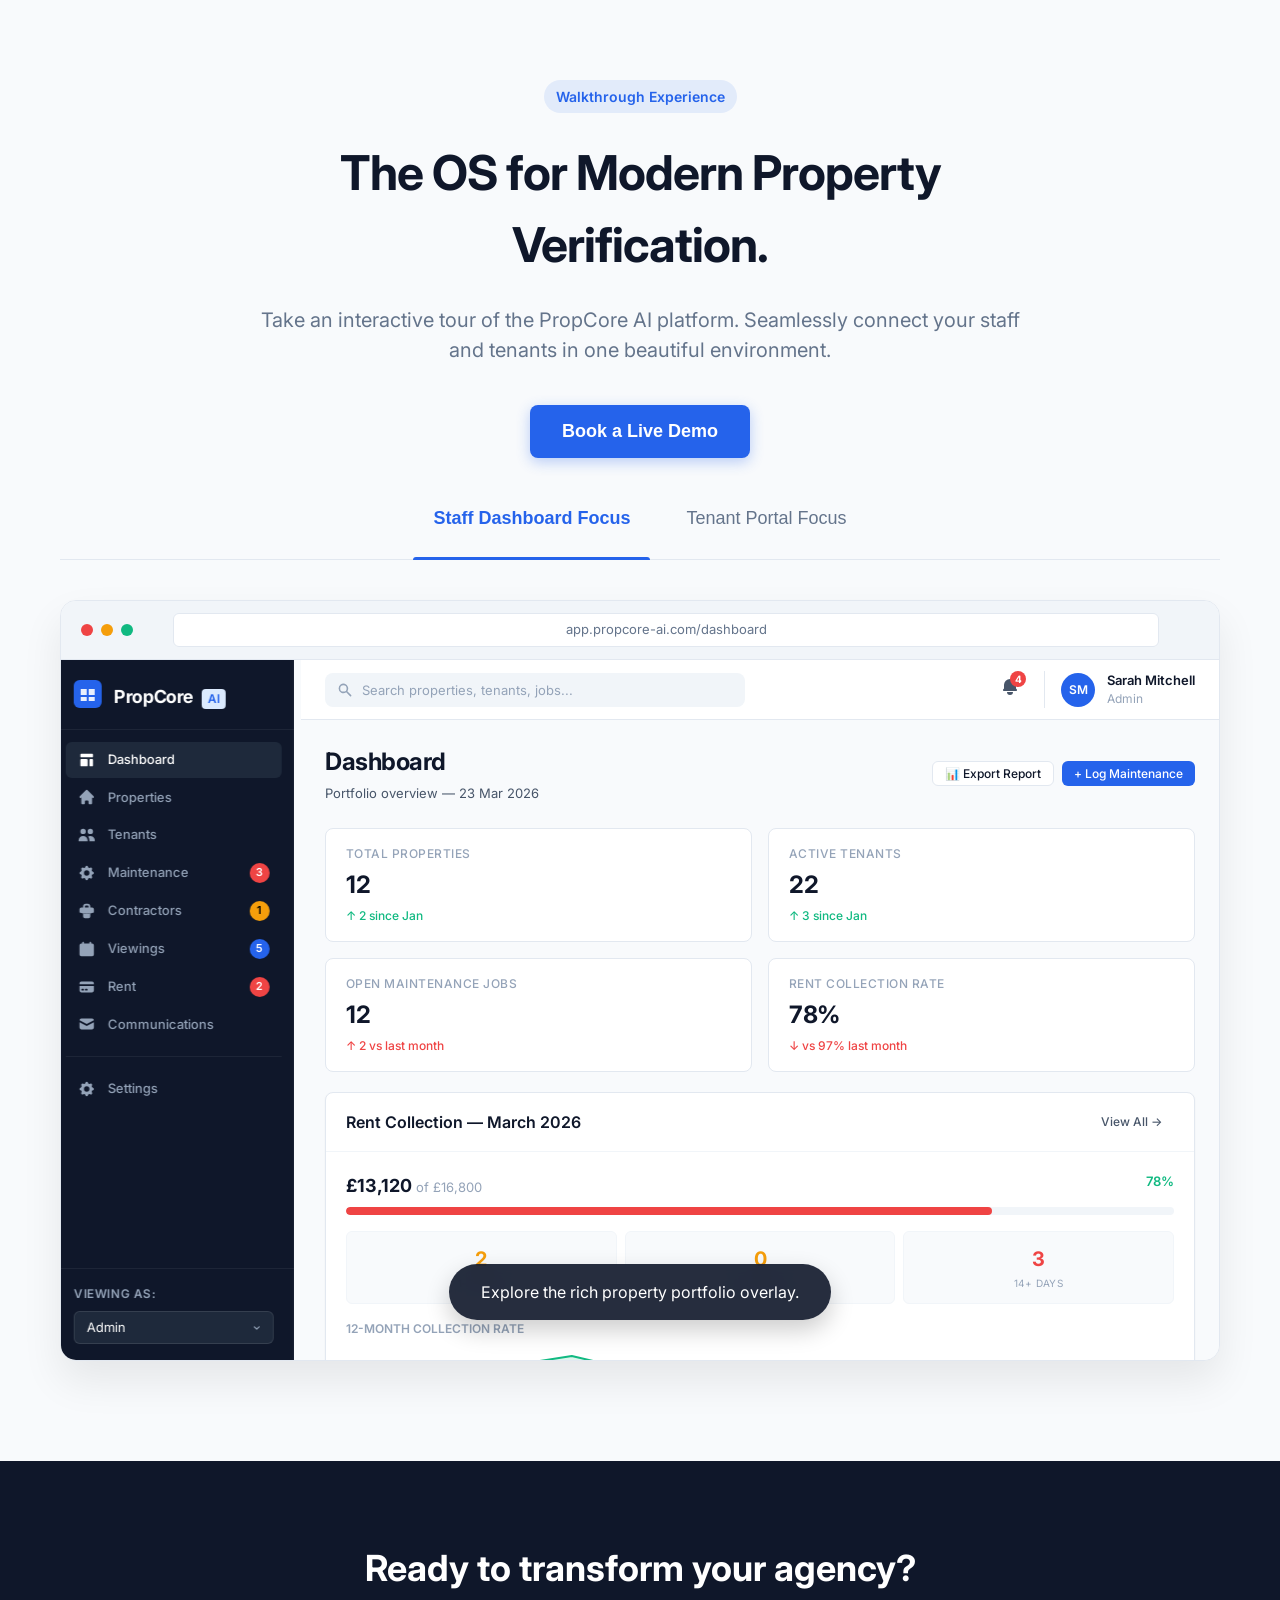
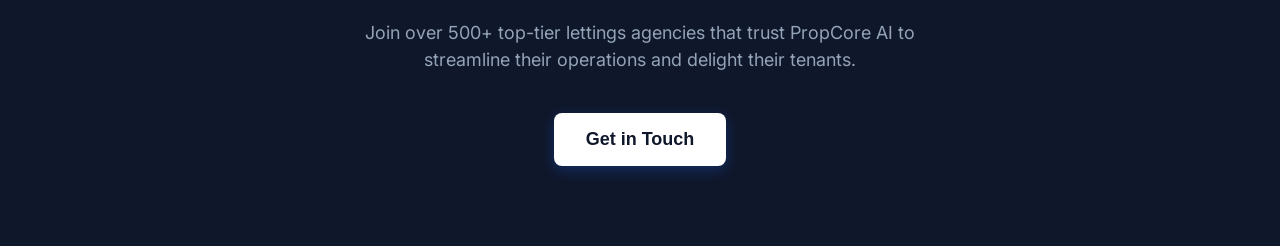
==== demo-landing.html @ 7c56fae0 "Deploy PropCore AI demo marketing assets" ====
<!DOCTYPE html>
<html lang="en">
<head>
  <meta charset="UTF-8">
  <meta name="viewport" content="width=device-width, initial-scale=1.0">
  <title>PropCore AI — Interactive Demo</title>
  <link rel="preconnect" href="https://fonts.googleapis.com">
  <link rel="preconnect" href="https://fonts.gstatic.com" crossorigin>
  <link href="https://fonts.googleapis.com/css2?family=Inter:wght@400;500;600;700&display=swap" rel="stylesheet">
  <style>
    :root {
      --primary: #2563eb;
      --primary-hover: #1d4ed8;
      --bg: #f8fafc;
      --text: #0f172a;
      --text-muted: #64748b;
      --border: #e2e8f0;
      --font: 'Inter', -apple-system, BlinkMacSystemFont, sans-serif;
    }

    * { box-sizing: border-box; margin: 0; padding: 0; }
    
    body {
      font-family: var(--font);
      background-color: var(--bg);
      color: var(--text);
      line-height: 1.5;
      -webkit-font-smoothing: antialiased;
    }

    /* ====== HERO ====== */
    .hero {
      text-align: center;
      padding: 80px 20px 40px;
      max-width: 800px;
      margin: 0 auto;
    }
    
    .badge {
      display: inline-block;
      padding: 6px 12px;
      background: rgba(37, 99, 235, 0.1);
      color: var(--primary);
      border-radius: 20px;
      font-size: 14px;
      font-weight: 600;
      margin-bottom: 24px;
    }

    .hero h1 {
      font-size: 48px;
      letter-spacing: -1px;
      font-weight: 700;
      margin-bottom: 24px;
      color: #0f172a;
    }

    .hero p {
      font-size: 20px;
      color: var(--text-muted);
      margin-bottom: 40px;
    }

    .cta-btn {
      display: inline-block;
      background-color: var(--primary);
      color: white;
      text-decoration: none;
      padding: 16px 32px;
      border-radius: 8px;
      font-weight: 600;
      font-size: 18px;
      transition: background-color 0.2s, transform 0.2s;
      box-shadow: 0 4px 14px rgba(37, 99, 235, 0.3);
      border: none;
      cursor: pointer;
    }

    .cta-btn:hover {
      background-color: var(--primary-hover);
      transform: translateY(-2px);
    }

    /* ====== INTERACTIVE TOUR ====== */
    .tour-section {
      max-width: 1200px;
      margin: 0 auto 100px;
      padding: 0 20px;
    }

    .tour-controls {
      display: flex;
      justify-content: center;
      gap: 16px;
      margin-bottom: 40px;
      border-bottom: 1px solid var(--border);
      padding-bottom: 20px;
    }

    .tour-tab {
      background: transparent;
      border: none;
      font-size: 18px;
      font-weight: 500;
      color: var(--text-muted);
      cursor: pointer;
      position: relative;
      padding: 10px 20px;
      transition: color 0.2s;
    }

    .tour-tab:hover {
      color: var(--text);
    }

    .tour-tab.active {
      color: var(--primary);
      font-weight: 600;
    }

    .tour-tab.active::after {
      content: '';
      position: absolute;
      bottom: -21px;
      left: 0;
      width: 100%;
      height: 3px;
      background-color: var(--primary);
      border-radius: 3px 3px 0 0;
    }

    .tour-container {
      background: white;
      border-radius: 16px;
      box-shadow: 0 20px 40px rgba(0,0,0,0.08);
      overflow: hidden;
      display: flex;
      flex-direction: column;
      border: 1px solid var(--border);
    }

    .browser-header {
      background: #f1f5f9;
      padding: 12px 20px;
      display: flex;
      align-items: center;
      border-bottom: 1px solid var(--border);
    }

    .browser-dots {
      display: flex;
      gap: 8px;
    }

    .dot {
      width: 12px;
      height: 12px;
      border-radius: 50%;
    }
    .dot.red { background: #ef4444; }
    .dot.yellow { background: #f59e0b; }
    .dot.green { background: #10b981; }

    .browser-url {
      flex-grow: 1;
      text-align: center;
      margin: 0 40px;
      background: white;
      border-radius: 6px;
      padding: 6px 0;
      font-size: 13px;
      color: var(--text-muted);
      border: 1px solid #e2e8f0;
    }

    .iframe-wrapper {
      position: relative;
      width: 100%;
      height: 700px;
    }

    iframe {
      width: 100%;
      height: 100%;
      border: none;
    }

    .overlay-message {
      position: absolute;
      bottom: 40px;
      left: 50%;
      transform: translateX(-50%);
      background: rgba(15, 23, 42, 0.9);
      color: white;
      padding: 16px 32px;
      border-radius: 30px;
      font-size: 16px;
      backdrop-filter: blur(10px);
      box-shadow: 0 10px 25px rgba(0,0,0,0.2);
      pointer-events: none;
      opacity: 0;
      transition: opacity 0.5s ease;
      white-space: nowrap;
    }

    .overlay-message.visible {
      opacity: 1;
    }

    /* ====== BOTTOM CTA ====== */
    .bottom-cta {
      background: #0f172a;
      padding: 80px 20px;
      text-align: center;
      color: white;
    }

    .bottom-cta h2 {
      font-size: 36px;
      margin-bottom: 24px;
    }

    .bottom-cta p {
      font-size: 18px;
      color: #94a3b8;
      max-width: 600px;
      margin: 0 auto 40px;
    }

    /* Modal */
    .modal-overlay {
      position: fixed;
      top: 0;
      left: 0;
      width: 100%;
      height: 100%;
      background: rgba(15, 23, 42, 0.6);
      backdrop-filter: blur(4px);
      display: flex;
      align-items: center;
      justify-content: center;
      opacity: 0;
      pointer-events: none;
      transition: opacity 0.3s ease;
      z-index: 1000;
    }

    .modal-overlay.active {
      opacity: 1;
      pointer-events: auto;
    }

    .modal-content {
      background: white;
      padding: 40px;
      border-radius: 16px;
      max-width: 400px;
      width: 90%;
      text-align: center;
      box-shadow: 0 25px 50px -12px rgba(0,0,0,0.25);
      transform: translateY(20px);
      transition: transform 0.3s ease;
    }

    .modal-overlay.active .modal-content {
      transform: translateY(0);
    }

    .modal-content h3 {
      font-size: 24px;
      margin-bottom: 16px;
      color: #0f172a;
    }

    .modal-content p {
      color: var(--text-muted);
      margin-bottom: 24px;
    }

    .form-group {
      margin-bottom: 16px;
      text-align: left;
    }
    .form-group label {
      display: block;
      font-size: 14px;
      font-weight: 500;
      margin-bottom: 8px;
    }
    .form-group input {
      width: 100%;
      padding: 12px;
      border: 1px solid var(--border);
      border-radius: 8px;
      outline: none;
      transition: border-color 0.2s;
    }
    .form-group input:focus {
      border-color: var(--primary);
    }

    .close-modal {
      display: block;
      width: 100%;
      margin-top: 16px;
      background: transparent;
      border: none;
      color: var(--text-muted);
      cursor: pointer;
      font-weight: 500;
    }
    .close-modal:hover {
      color: var(--text);
    }

    @media (max-width: 768px) {
      .hero h1 { font-size: 36px; }
      .tour-controls { flex-direction: column; align-items: center; gap: 8px; }
      .tour-tab::after { display: none; }
      .iframe-wrapper { height: 500px; }
    }
  </style>
</head>
<body>

  <!-- Hero -->
  <header class="hero">
    <div class="badge">Walkthrough Experience</div>
    <h1>The OS for Modern Property Verification.</h1>
    <p>Take an interactive tour of the PropCore AI platform. Seamlessly connect your staff and tenants in one beautiful environment.</p>
    <button class="cta-btn trigger-modal">Book a Live Demo</button>
  </header>

  <!-- Interactive Tour -->
  <section class="tour-section">
    <div class="tour-controls">
      <button class="tour-tab active" data-target="staff">Staff Dashboard Focus</button>
      <button class="tour-tab" data-target="tenant">Tenant Portal Focus</button>
    </div>

    <div class="tour-container">
      <div class="browser-header">
        <div class="browser-dots">
          <div class="dot red"></div>
          <div class="dot yellow"></div>
          <div class="dot green"></div>
        </div>
        <div class="browser-url" id="browser-url">app.propcore-ai.com/dashboard</div>
      </div>
      <div class="iframe-wrapper">
        <iframe id="demo-iframe" src="index.html"></iframe>
        <div class="overlay-message" id="overlay-msg"></div>
      </div>
    </div>
  </section>

  <!-- Bottom CTA -->
  <section class="bottom-cta">
    <h2>Ready to transform your agency?</h2>
    <p>Join over 500+ top-tier lettings agencies that trust PropCore AI to streamline their operations and delight their tenants.</p>
    <button class="cta-btn trigger-modal" style="background-color: white; color: #0f172a;">Get in Touch</button>
  </section>

  <!-- Modal -->
  <div class="modal-overlay" id="demo-modal">
    <div class="modal-content">
      <h3>Book Your Demo</h3>
      <p>Leave your details and our team will get back to you shortly.</p>
      <div class="form-group">
        <label>Work Email</label>
        <input type="email" placeholder="jane@agency.com">
      </div>
      <div class="form-group">
        <label>Agency Name</label>
        <input type="text" placeholder="Acme Estates">
      </div>
      <button class="cta-btn" style="width: 100%; margin-top: 10px;" onclick="alert('Thanks! In a real app, this would submit to your backend.')">Submit Request</button>
      <button class="close-modal" id="close-modal">Cancel</button>
    </div>
  </div>

  <script>
    // Tab Switching Logic
    const tabs = document.querySelectorAll('.tour-tab');
    const iframe = document.getElementById('demo-iframe');
    const urlBar = document.getElementById('browser-url');
    const overlayMsg = document.getElementById('overlay-msg');

    const tourData = {
      staff: {
        src: 'index.html',
        url: 'app.propcore-ai.com/dashboard',
        messages: [
          "Explore the rich property portfolio overlay.",
          "Track real-time maintenance requests seamlessly.",
          "Everything in one elegant, modern interface."
        ]
      },
      tenant: {
        src: 'tenant-portal.html',
        url: 'tenant.propcore-ai.com/home',
        messages: [
          "A stunning portal designed specifically for your tenants.",
          "Easy rent payments and automated issue reporting.",
          "Instantly reduce redundant emails and calls."
        ]
      }
    };

    let messageInterval;

    function showOverlayMessages(messages) {
      clearInterval(messageInterval);
      let index = 0;
      
      const changeMessage = () => {
        if (index >= messages.length) index = 0; // loop
        
        overlayMsg.classList.remove('visible');
        setTimeout(() => {
          overlayMsg.textContent = messages[index];
          overlayMsg.classList.add('visible');
          index++;
        }, 500);
      };

      changeMessage();
      messageInterval = setInterval(changeMessage, 4000);
    }

    tabs.forEach(tab => {
      tab.addEventListener('click', () => {
        // Update active state
        tabs.forEach(t => t.classList.remove('active'));
        tab.classList.add('active');

        // Update iframe and UI
        const target = tab.getAttribute('data-target');
        const data = tourData[target];
        
        iframe.src = data.src;
        urlBar.textContent = data.url;
        
        // Restart messages
        showOverlayMessages(data.messages);
      });
    });

    // Start initial messages
    showOverlayMessages(tourData.staff.messages);

    // Modal Logic
    const triggers = document.querySelectorAll('.trigger-modal');
    const modal = document.getElementById('demo-modal');
    const closeBtn = document.getElementById('close-modal');

    triggers.forEach(btn => {
      btn.addEventListener('click', () => {
        modal.classList.add('active');
      });
    });

    closeBtn.addEventListener('click', () => {
      modal.classList.remove('active');
    });

    modal.addEventListener('click', (e) => {
      if (e.target === modal) {
        modal.classList.remove('active');
      }
    });
  </script>
</body>
</html>
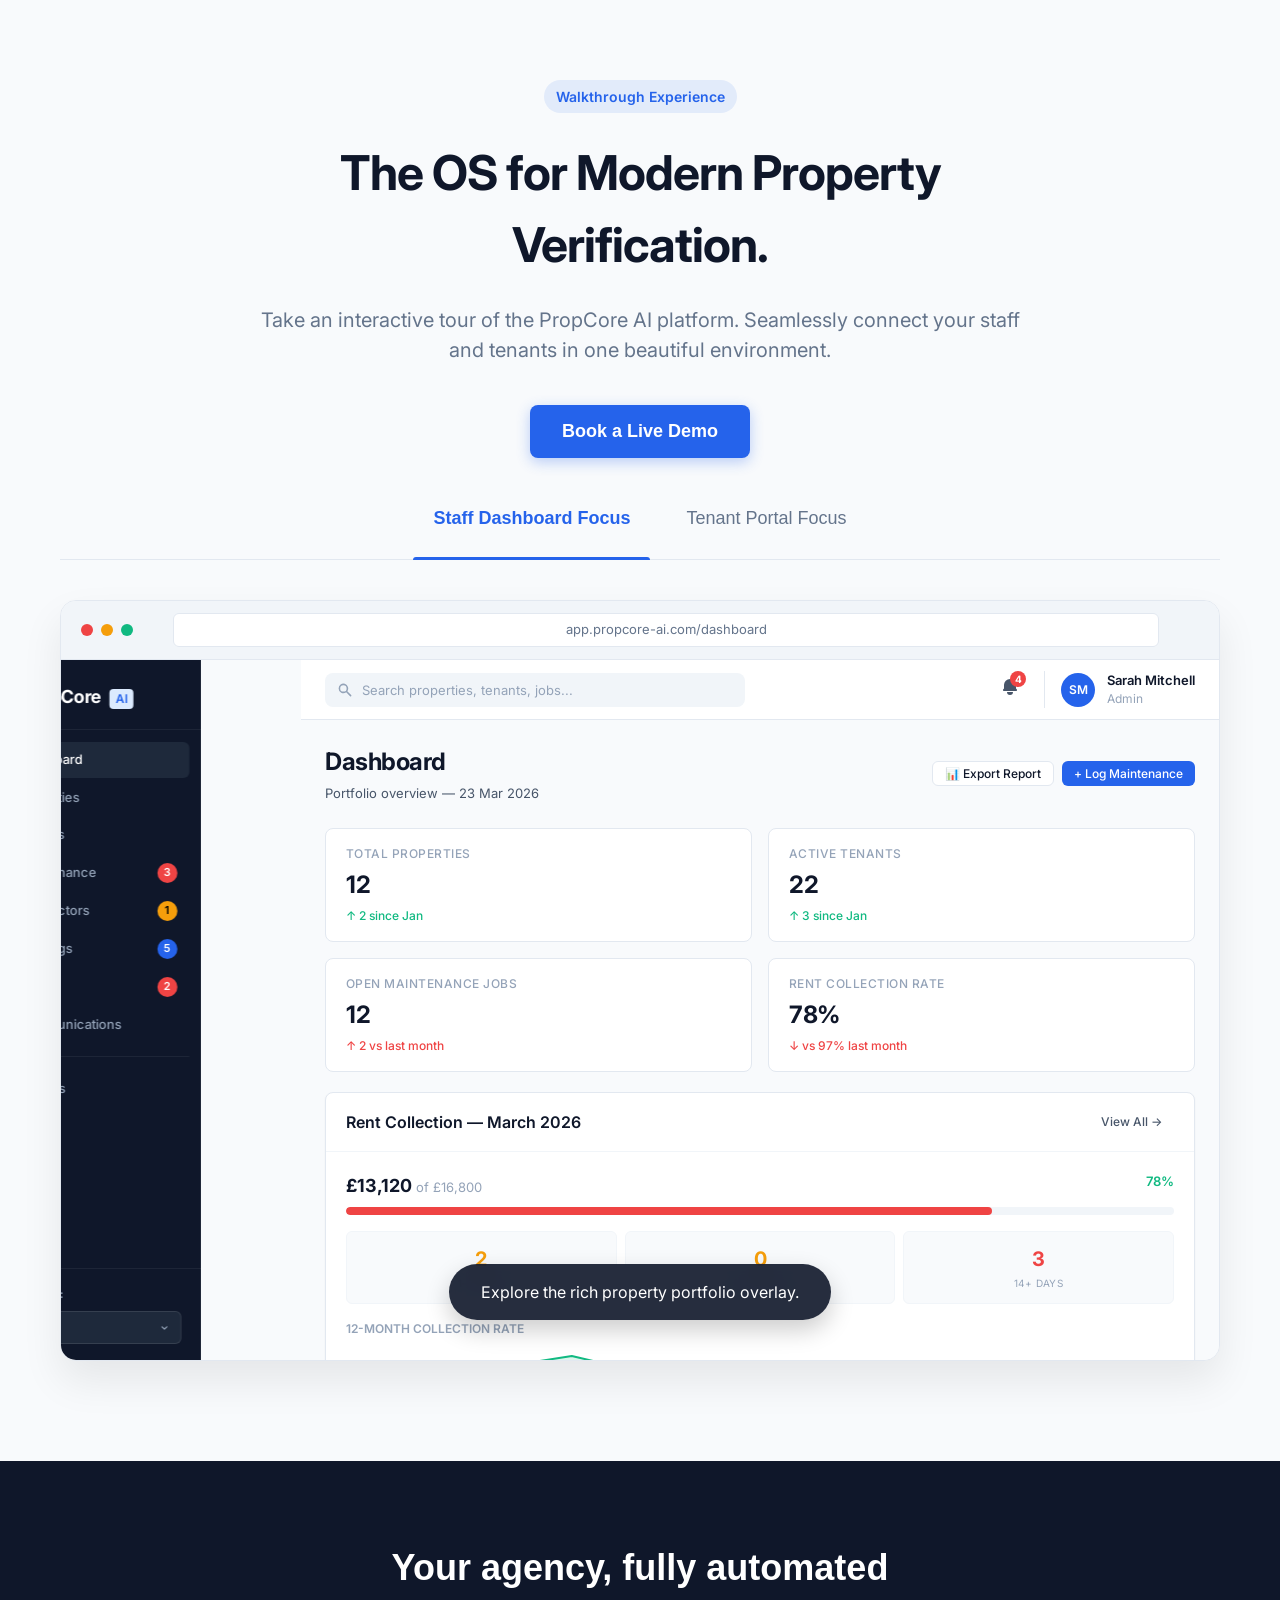
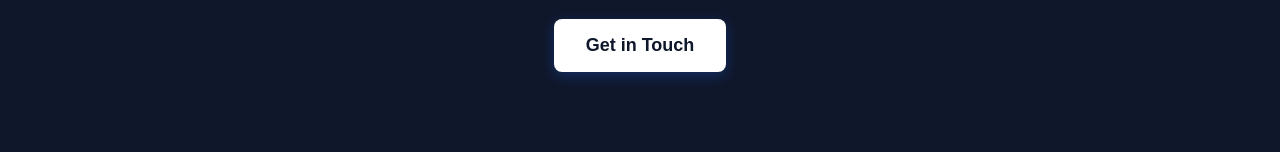
==== commit 945277bd: "Enhance demo landing page, fix portal scroll, add AJAX form" ====
--- a/demo-landing.html
+++ b/demo-landing.html
@@ -213,11 +213,17 @@
       padding: 80px 20px;
       text-align: center;
       color: white;
+      font-family: 'Poppins', sans-serif; /* new font */
     }
 
     .bottom-cta h2 {
       font-size: 36px;
       margin-bottom: 24px;
+      font-family: 'Poppins', sans-serif; /* new font */
+    }
+
+    .bottom-cta .cta-btn {
+      font-family: 'Poppins', sans-serif; /* new font for button */
     }
 
     .bottom-cta p {
@@ -356,8 +362,7 @@
 
   <!-- Bottom CTA -->
   <section class="bottom-cta">
-    <h2>Ready to transform your agency?</h2>
-    <p>Join over 500+ top-tier lettings agencies that trust PropCore AI to streamline their operations and delight their tenants.</p>
+    <h2>Your agency, fully automated</h2>
     <button class="cta-btn trigger-modal" style="background-color: white; color: #0f172a;">Get in Touch</button>
   </section>
 
@@ -366,15 +371,22 @@
     <div class="modal-content">
       <h3>Book Your Demo</h3>
       <p>Leave your details and our team will get back to you shortly.</p>
-      <div class="form-group">
-        <label>Work Email</label>
-        <input type="email" placeholder="jane@agency.com">
+      <form id="demo-form" name="contact" method="POST" data-netlify="true">
+        <div class="form-group">
+          <label>Work Email</label>
+          <input type="email" name="email" placeholder="jane@agency.com" required>
+        </div>
+        <div class="form-group">
+          <label>Agency Name</label>
+          <input type="text" name="agency" placeholder="Acme Estates" required>
+        </div>
+        <button type="submit" class="cta-btn" style="width: 100%; margin-top: 10px;">Submit Request</button>
+      </form>
+      <div id="form-success" style="display: none; text-align: center; padding: 20px 0;">
+        <h3 style="color: #10b981; margin-bottom: 10px;">Thank You!</h3>
+        <p>Your request has been received. Our team will be in touch shortly to schedule a call.</p>
+        <button class="cta-btn close-success" style="margin-top: 15px;">Close</button>
       </div>
-      <div class="form-group">
-        <label>Agency Name</label>
-        <input type="text" placeholder="Acme Estates">
-      </div>
-      <button class="cta-btn" style="width: 100%; margin-top: 10px;" onclick="alert('Thanks! In a real app, this would submit to your backend.')">Submit Request</button>
       <button class="close-modal" id="close-modal">Cancel</button>
     </div>
   </div>
@@ -414,7 +426,13 @@
       let index = 0;
       
       const changeMessage = () => {
-        if (index >= messages.length) index = 0; // loop
+        if (index >= messages.length) {
+          clearInterval(messageInterval);
+          setTimeout(() => {
+            overlayMsg.classList.remove('visible');
+          }, 4000);
+          return;
+        }
         
         overlayMsg.classList.remove('visible');
         setTimeout(() => {
@@ -469,6 +487,58 @@
         modal.classList.remove('active');
       }
     });
+
+    // Form AJAX Submission logic
+    const demoForm = document.getElementById('demo-form');
+    const formSuccess = document.getElementById('form-success');
+    const closeSuccessBtn = document.querySelector('.close-success');
+
+    if (demoForm) {
+      demoForm.addEventListener('submit', function(e) {
+        e.preventDefault();
+        
+        const submitBtn = demoForm.querySelector('button[type="submit"]');
+        const originalText = submitBtn.textContent;
+        submitBtn.textContent = 'Submitting...';
+        submitBtn.disabled = true;
+
+        const formData = new FormData(demoForm);
+
+        fetch('/', {
+          method: 'POST',
+          headers: { "Content-Type": "application/x-www-form-urlencoded" },
+          body: new URLSearchParams(formData).toString()
+        })
+        .then(() => {
+          // Hide form and show success message
+          demoForm.style.display = 'none';
+          formSuccess.style.display = 'block';
+        })
+        .catch((error) => {
+          alert('There was an error submitting the form. Please try again.');
+          submitBtn.textContent = originalText;
+          submitBtn.disabled = false;
+        });
+      });
+    }
+
+    if (closeSuccessBtn) {
+      closeSuccessBtn.addEventListener('click', () => {
+        modal.classList.remove('active');
+        
+        // Reset the form state after modal fades out
+        setTimeout(() => {
+          demoForm.reset();
+          demoForm.style.display = 'block';
+          formSuccess.style.display = 'none';
+          const submitBtn = demoForm.querySelector('button[type="submit"]');
+          if (submitBtn) {
+            submitBtn.textContent = 'Submit Request';
+            submitBtn.disabled = false;
+          }
+        }, 300);
+      });
+    }
   </script>
 </body>
 </html>
